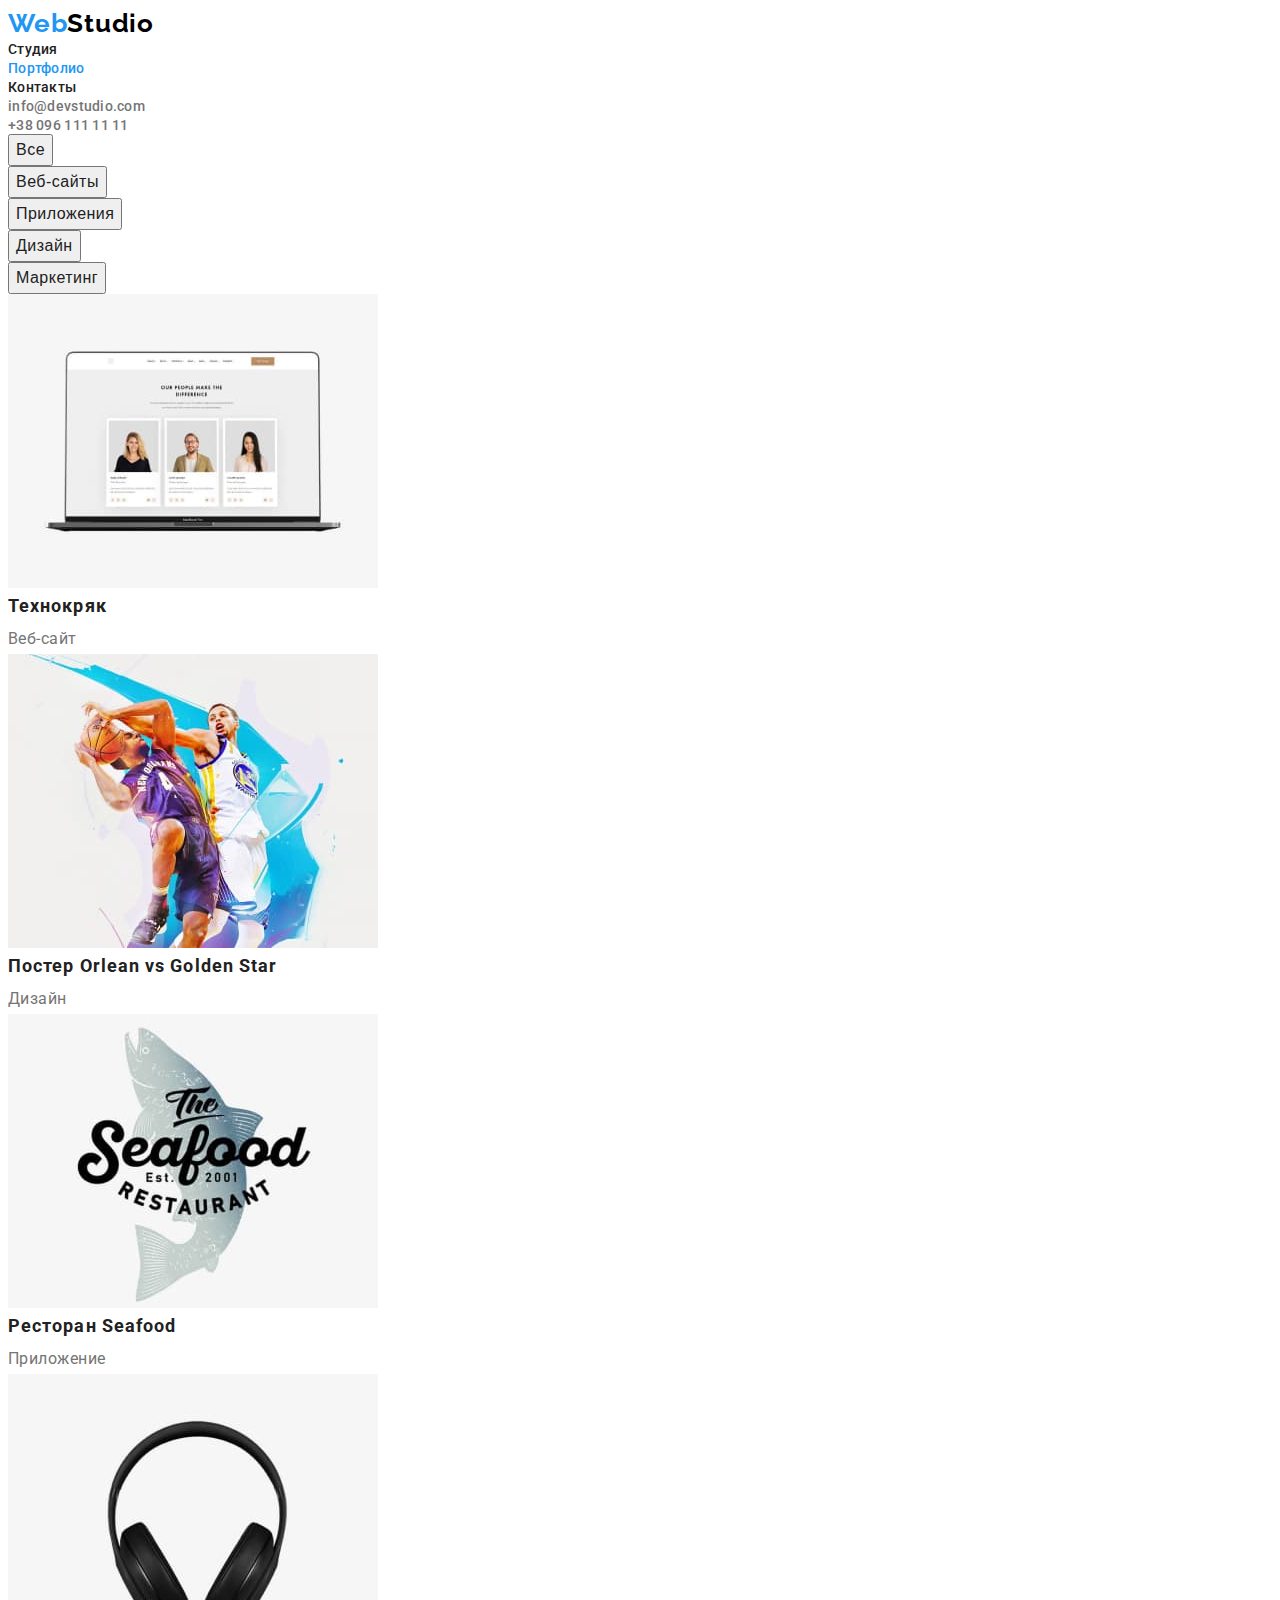
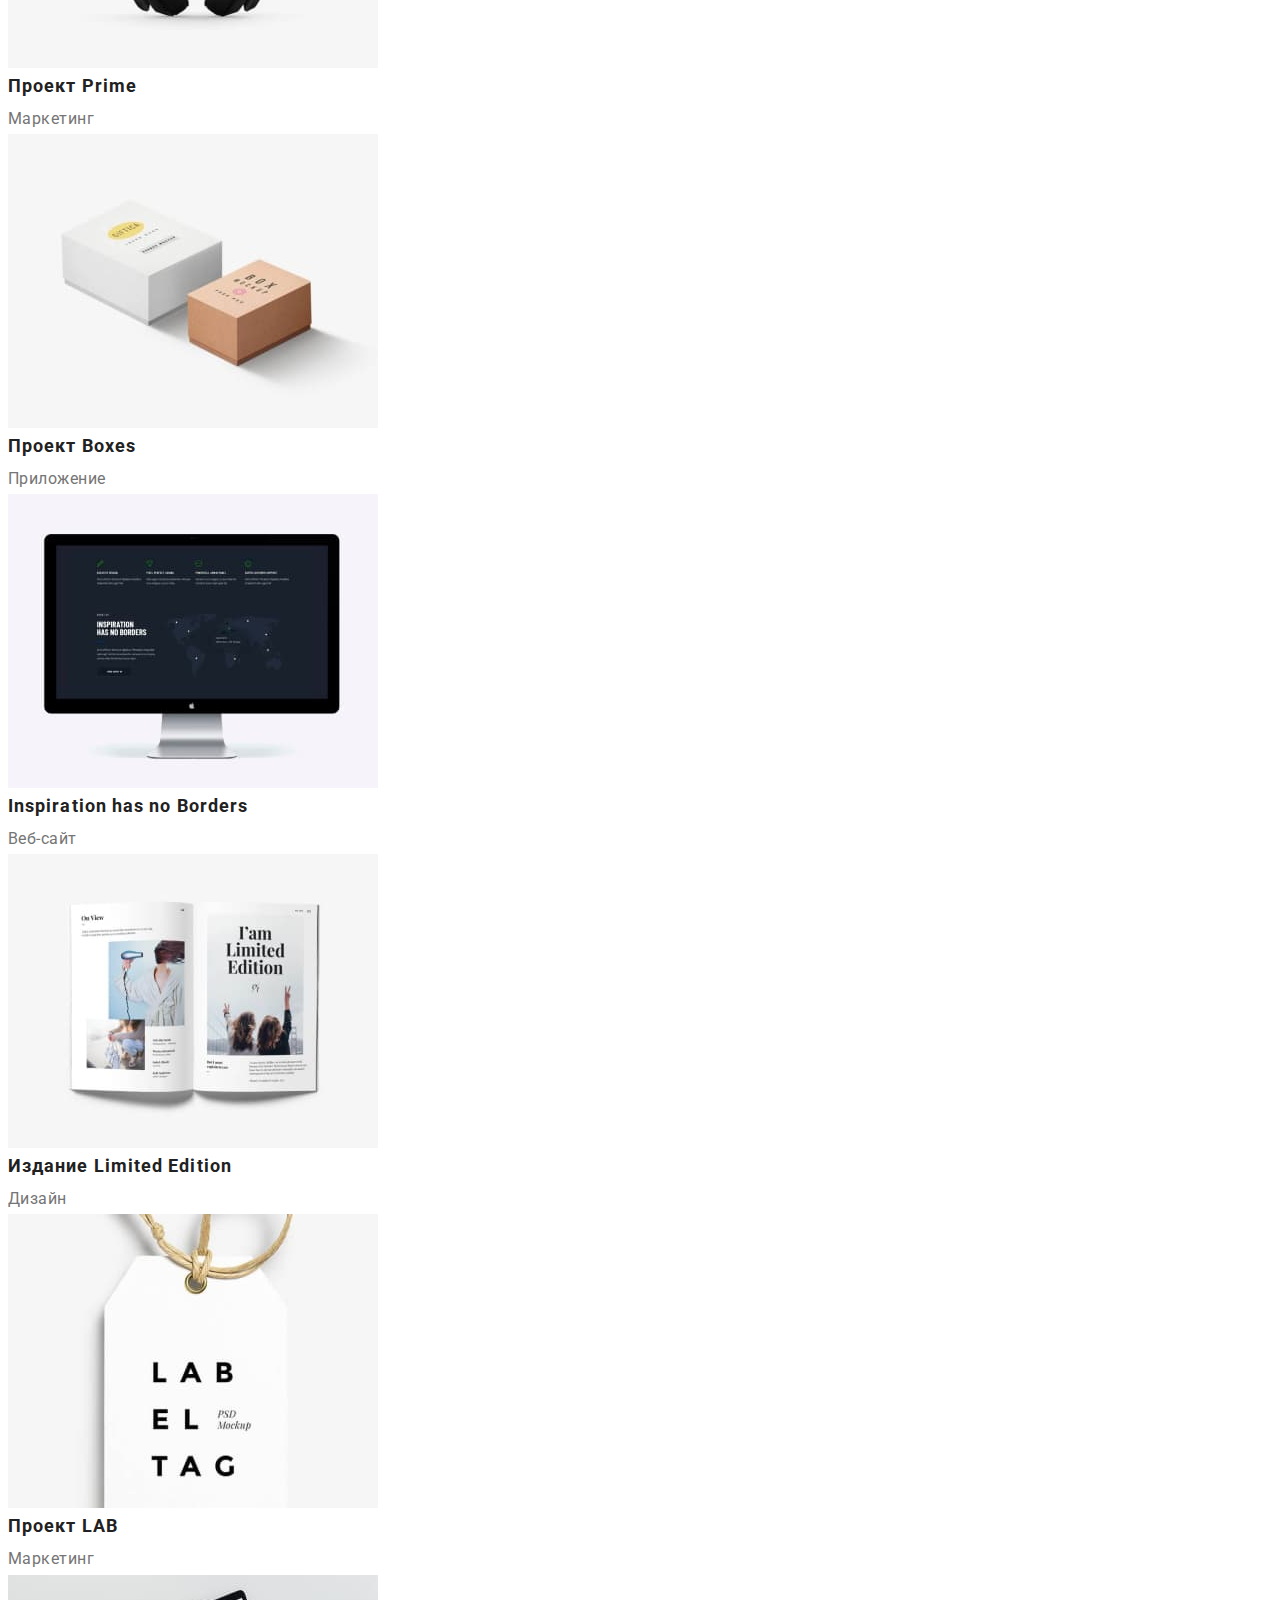
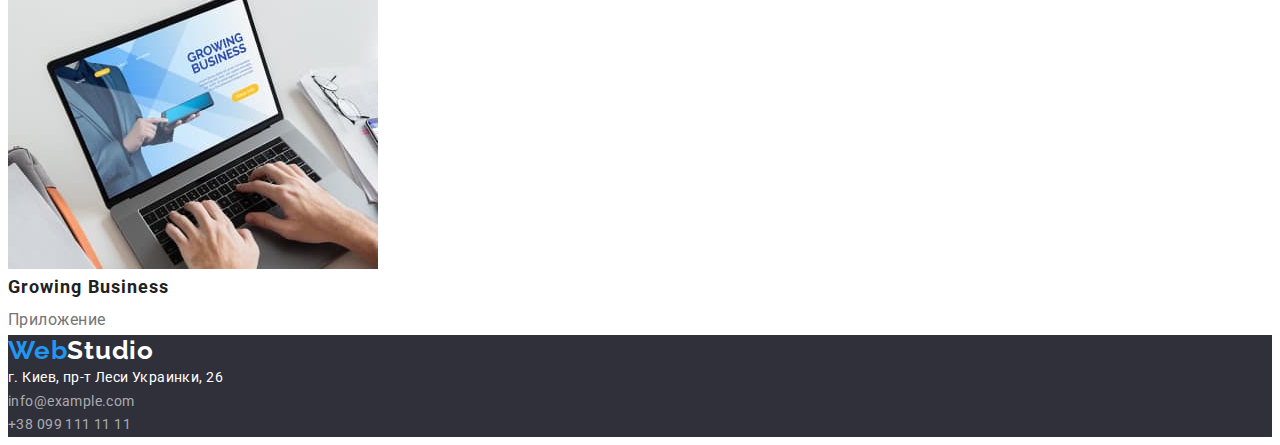
==== portfolio.html @ 64108416 "Добавлено нормалайз і скинуто стилі" ====
<!DOCTYPE html>
<html lang="ru">

<head>
    <meta charset="UTF-8">
    <meta http-equiv="X-UA-Compatible" content="IE=edge">
    <meta name="viewport" content="width=device-width, initial-scale=1.0">
    <title>WebStudio</title>
    <link rel="preconnect" href="https://fonts.gstatic.com">
    <link
        href="https://fonts.googleapis.com/css2?family=Raleway:wght@700&family=Roboto:wght@400;500;700;900&display=swap"
        rel="stylesheet">
    <link rel="stylesheet" href="https://cdnjs.cloudflare.com/ajax/libs/modern-normalize/1.1.0/modern-normalize.min.css"
        integrity="sha512-wpPYUAdjBVSE4KJnH1VR1HeZfpl1ub8YT/NKx4PuQ5NmX2tKuGu6U/JRp5y+Y8XG2tV+wKQpNHVUX03MfMFn9Q=="
        crossorigin="anonymous" referrerpolicy="no-referrer" />
    <link rel="stylesheet" href="./css/styles.css">
</head>

<body>
    <!--HEADER-->
    <header class="header">
        <nav class="navigation">
            <a class="logo link" lang="en" href=./> <span class="logo-web link">Web</span>Studio</a>
            <ul class="menu list">
                <li class="menu-item">
                    <a class="menu-link  link" href="./index.html">Студия</a>
                </li>
                <li class="menu-item">
                    <a class="menu-link current link" href="">Портфолио</a>
                </li>
                <li class="menu-item">
                    <a class="menu-link link" href="">Контакты</a>
                </li>
            </ul>
        </nav>
        <ul class="contacts list">
            <li class="contact-item"><a class="contact-link link"
                    href="mailto:info@devstudio.com">info@devstudio.com</a>
            </li>
            <li class="contact-item"><a class="contact-link link" href="tel:+380961111111">+38 096 111 11 11</a></li>
        </ul>
    </header>
    <main>
        <!--our works-->
        <section class="our-works">
            <h1 hidden>Портфолио</h1>
            <ul class="button-list list">
                <li class="button-item"><button class="filter-button" type="button">Все</button></li>
                <li class="button-item"><button class="filter-button" type="button">Веб-сайты</button></li>
                <li class="button-item"><button class="filter-button" type="button">Приложения</button></li>
                <li class="button-item"><button class="filter-button" type="button">Дизайн</button></li>
                <li class="button-item"><button class="filter-button" type="button">Маркетинг</button></li>
            </ul>
            <ul class="projects-list list">
                <li>
                    <a class="projects-link link" href=""><img class="projects-icon link"
                            src="./images/portfolio/img.jpg" alt="веб сайт" width="370" height="294">
                        <h3 class="projects-title">Технокряк</h3>
                        <p class="type-projects">Веб-сайт</p>
                    </a>
                </li>
                <li>
                    <a class="projects-link link" href=""><img class="projects-icon" src="./images/portfolio/img-1.jpg"
                            alt="постер баскитболисты" width="370" height="294">
                        <h3 class="projects-title">Постер <span class="projects-title" lang="en">Orlean vs Golden
                                Star</span></h3>
                        <p class="type-projects">Дизайн</p>
                    </a>
                </li>
                <li>
                    <a class="projects-link link" href=""><img class="projects-icon" src="./images/portfolio/img-2.jpg"
                            alt="приложение ресторан" width="370" height="294">
                        <h3 class="projects-title">Ресторан <span class="projects-title" lang="en">Seafood</span> </h3>
                        <p class="type-projects">Приложение</p>
                    </a>
                </li>
                <li>
                    <a class="projects-link link" href=""><img class="projects-icon" src="./images/portfolio/img-3.jpg"
                            alt="наушники" width="370" height="294">
                        <h3 class="projects-title">Проект <span class="projects-title" lang="en">Prime</span> </h3>
                        <p class="type-projects">Маркетинг</p>
                    </a>
                </li>
                <li>
                    <a class="projects-link link" href=""><img class="projects-icon" src="./images/portfolio/img-4.jpg"
                            alt="коробки" width="370" height="294">
                        <h3 class="projects-title">Проект <span class="projects-title" lang="en">Boxes</span> </h3>
                        <p class="type-projects">Приложение</p>
                    </a>
                </li>
                <li>
                    <a class="projects-link link" href=""><img class="projects-icon" src="./images/portfolio/img-5.jpg"
                            alt="монитор" width="370" height="294">
                        <h3 class="projects-title" lang="en">Inspiration has no Borders</h3>
                        <p class="type-projects">Веб-сайт</p>
                    </a>
                </li>
                <li>
                    <a class="projects-link link" href=""><img class="projects-icon" src="./images/portfolio/img-6.jpg"
                            alt="журнал" width="370" height="294">
                        <h3 class="projects-title">Издание <span class="projects-title" lang="en">Limited Edition</span>
                        </h3>
                        <p class="type-projects">Дизайн</p>
                    </a>
                </li>
                <li>
                    <a class="projects-link link" href=""><img class="projects-icon" src="./images/portfolio/img-7.jpg"
                            alt="етикетка" width="370" height="294">
                        <h3 class="projects-title">Проект <span class="projects-title" lang="en">LAB</span> </h3>
                        <p class="type-projects">Маркетинг</p>
                    </a>
                </li>
                <li>
                    <a class="projects-link link" href=""><img class="projects-icon" src="./images/portfolio/img-8.jpg"
                            alt="ноутбук" width="370" height="294">
                        <h3 class="projects-title" lang="en">Growing Business</h3>
                        <p class="type-projects">Приложение</p>
                    </a>
                </li>
            </ul>
        </section>
    </main>
    <!--FOOTER-->
    <footer class="footer">
        <a class="logo-footer link" lang="en" href=. /> <span class="logo-footer-web link">Web</span>Studio</a>
        <address class="contact-footer">
            <ul class="contact-footer-list list">
                <li class="contact-footer-item"><a class="address link" href="https://goo.gl/maps/kVChNp43UKmJPotz6"
                        target="_blank" rel="noopener noreferrer">г. Киев,
                        пр-т Леси Украинки, 26</a></li>
                <li class="contact-footer-item"><a class="contact-footer-link link"
                        href="mailto:info@example.com">info@example.com</a></li>
                <li class="contact-footer-item"><a class="contact-footer-link link" href="tel:+380991111111">+38 099 111
                        11
                        11</a></li>
            </ul>
        </address>
    </footer>
</body>

</html>
---- css/styles.css ----
:root {
  --main-font: 'Roboto', sans-serif;
  --secondary-font: 'Raleway', sans-serif;
  --accent-color: #2196f3;
  --secondary-color: #ffffff;
  --tertiary-color: #000;
  --quaternary-color: #212121;
  --fifth-color: #757575;
  --sixth-color: #2f303a;
  --seventh-color: #188ce8;
}
html{
  box-sizing: border-box;
}

*,
*::after,
*::before {
    box-sizing: inherit;
}

h1,
h2,
h3,
h4,
h5,
h6,
p{
  margin-top: 0;
  margin-bottom: 0;
}


.list {
  list-style: none;
  padding-left: 0;
  margin: 0;
}
.link {
  text-decoration: none;
  color: inherit;
}

img {
    display: block;
    max-width: 100%;
    height: auto;
}

body {
  font-family: var(--main-font);
}

/*header*/

.logo,
.logo-web {
  font-family: var(--secondary-font);
  font-weight: bold;
  font-size: 26px;
  line-height: 1.19;
  letter-spacing: 0.03em;
  color: var(--tertiary-color);
}
.logo-web {
  color: var(--accent-color);
}
.menu-link,
.contact-link {
  font-weight: 500;
  font-size: 14px;
  line-height: 1.14;
  letter-spacing: 0.02em;
  color: var(--quaternary-color);
}
.menu-link:hover,
.menu-link:focus {
  color: var(--accent-color);
}
.menu-link.current {
  color: var(--accent-color);
}
.contact-link {
  color: var(--fifth-color);
}
.contact-link:hover,
.contact-link:focus {
  color: var(--accent-color);
}

/* hero*/

.hero {
  background-color: var(--sixth-color);
}

.hero-title {
  font-weight: 900;
  font-size: 44px;
  line-height: 1.36;
  text-align: center;
  letter-spacing: 0.06em;
  text-transform: uppercase;
  color: var(--secondary-color);
}
.modal-btn {
  font-weight: bold;
  font-size: 16px;
  line-height: 1.88;
  display: flex;
  align-items: center;
  text-align: center;
  letter-spacing: 0.06em;
  cursor: pointer;
  color: var(--secondary-color);
  background-color: var(--accent-color);
}
.modal-btn :hover,
.modal-btn :focus {
  color: var(--secondary-color);
  background: var(--seventh-color);
  box-shadow: 0px 4px 4px rgba(0, 0, 0, 0.15);
  border-radius: 4px;
}
/*end hero*/

/*ADVANATAGES*/

.title-description {
  font-weight: bold;
  font-size: 14px;
  line-height: 1.14;
  letter-spacing: 0.03em;
  text-transform: uppercase;
  color: var(--quaternary-color);
}
.description {
  font-weight: normal;
  font-size: 14px;
  line-height: 1.71;
  letter-spacing: 0.03em;
  color: var(--fifth-color);
}
/*END ADVANATAGES*/

/*ABOUT*/

.title-about {
  font-weight: bold;
  font-size: 36px;
  line-height: 1.17;
  text-align: center;
  letter-spacing: 0.03em;
  color: var(--quaternary-color);
}
/*END ABOUT*/

/*TEAM*/

.title-team {
  font-weight: bold;
  font-size: 36px;
  line-height: 1.17;
  text-align: center;
  letter-spacing: 0.03em;
  color: var(--quaternary-color);
}
.title-team-name {
  font-style: normal;
  font-weight: 500;
  font-size: 16px;
  line-height: 1.19;
  text-align: center;
  letter-spacing: 0.03em;
  color: var(--quaternary-color);
}
.team-position {
  font-weight: normal;
  font-size: 16px;
  line-height: 1.19;
  text-align: center;
  letter-spacing: 0.03em;
  color: var(--fifth-color);
}

/*END TEAM*/

/*FOOTER*/
.footer {
  background-color: var(--sixth-color);
}
.logo-footer,
.logo-footer-web {
  font-family: var(--secondary-font);
  font-weight: bold;
  font-size: 26px;
  line-height: 1.19;
  letter-spacing: 0.03em;
  color: var(--secondary-color);
}
.logo-footer-web {
  color: var(--accent-color);
}
.address,
.contact-footer-link {
  font-style: normal;
  font-weight: normal;
  font-size: 14px;
  line-height: 1.71;
  letter-spacing: 0.03em;
  color: var(--secondary-color);
}
.contact-footer-link {
  color: rgba(255, 255, 255, 0.6);
}
.contact-footer-link:hover,
.contact-footer-link:focus {
  color: var(--accent-color);
}
.address:hover,
.address:focus {
  color: var(--accent-color);
}
/*END FOOTER*/

/*PORTFOLIO*/

.filter-button:hover,
.filter-button:focus {
  background-color: var(--accent-color);
  color: var(--secondary-color);
  cursor: pointer;
}
.filter-button {
  font-style: normal;
  font-weight: 500;
  font-size: 16px;
  line-height: 26px;
  text-align: center;
  letter-spacing: 0.03em;
  color: var(--quaternary-color);
}
.projects-title {
  font-weight: bold;
  font-size: 18px;
  line-height: 2;
  letter-spacing: 0.06em;
  color: var(--quaternary-color);
}
.type-projects {
  font-weight: normal;
  font-size: 16px;
  line-height: 1.88;
  letter-spacing: 0.03em;
  color: var(--fifth-color);
}
/*END PORTFOLIO*/
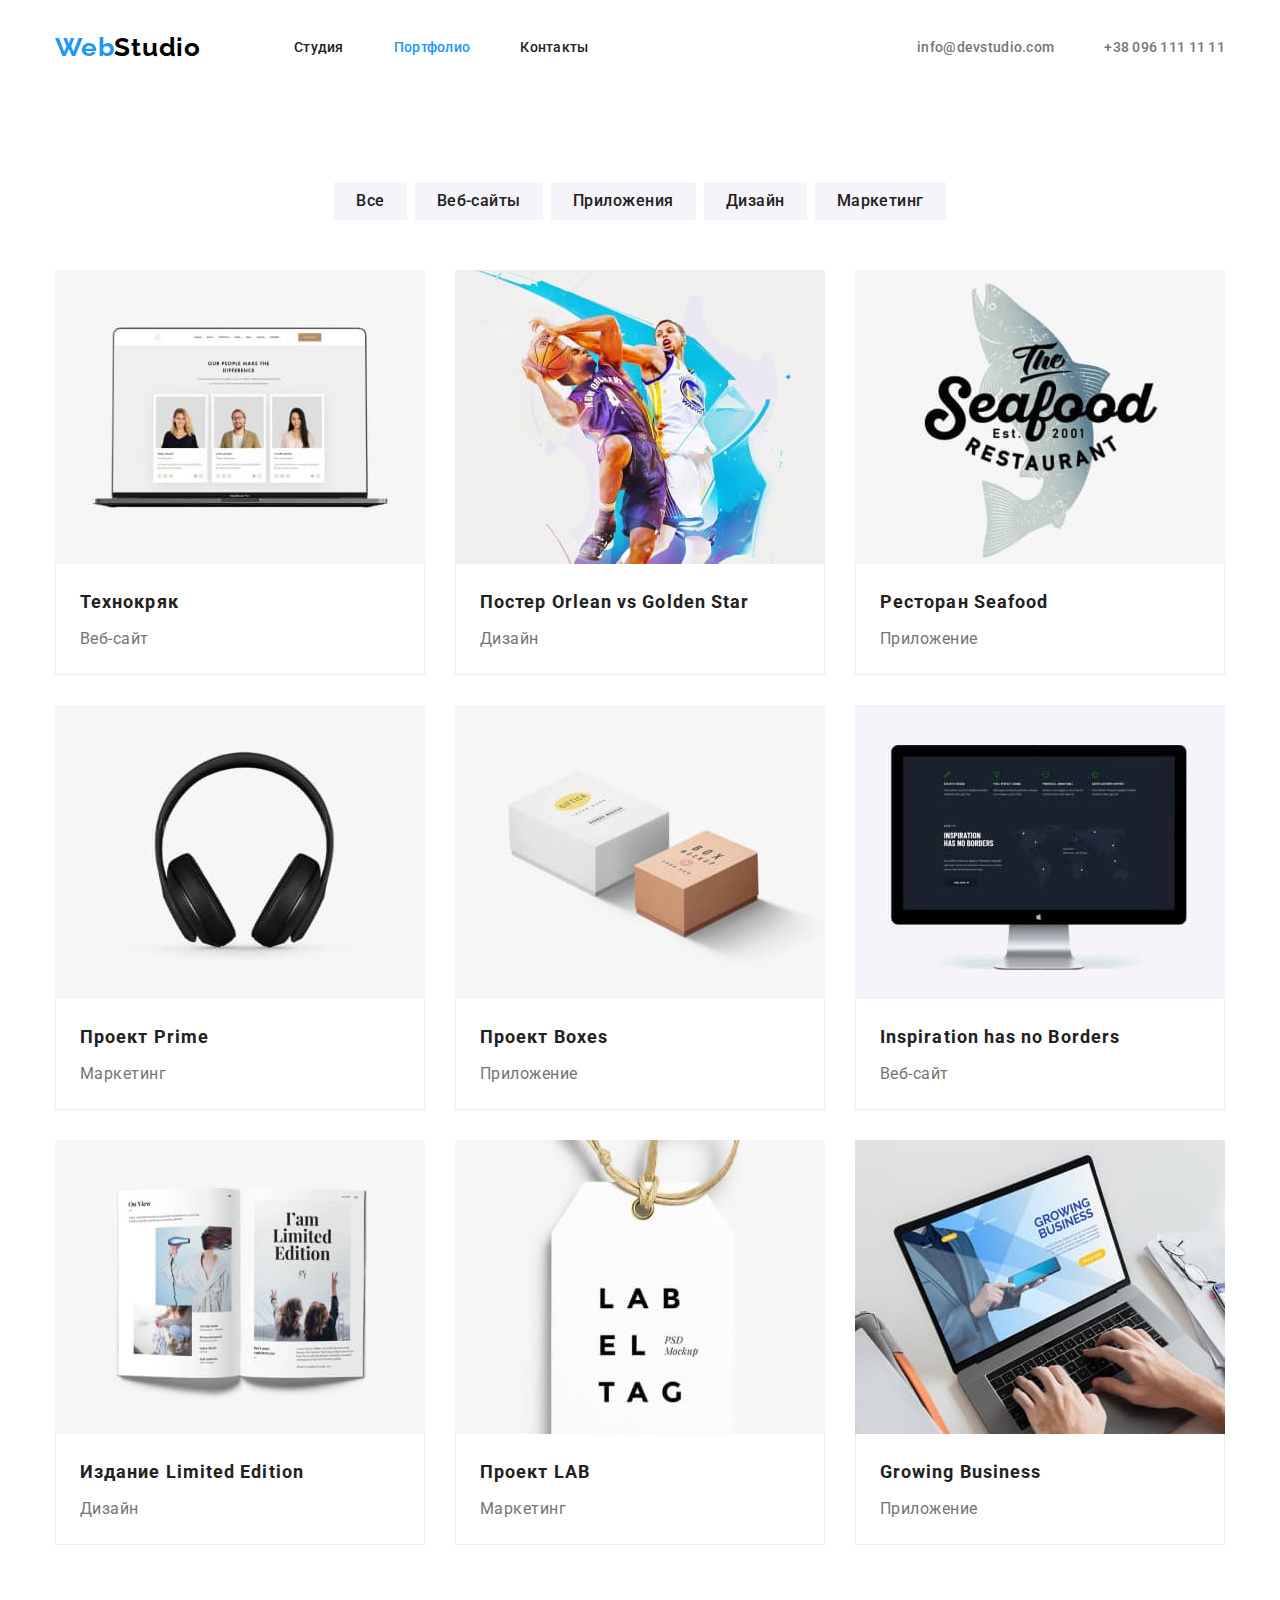
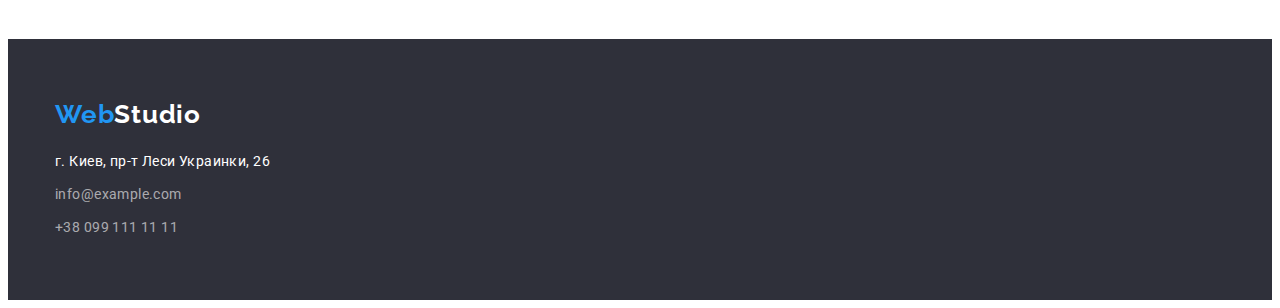
==== commit 5eaf9a58: "добавлено стилі ДЗ 3" ====
--- a/portfolio.html
+++ b/portfolio.html
@@ -19,121 +19,152 @@
 <body>
     <!--HEADER-->
     <header class="header">
-        <nav class="navigation">
-            <a class="logo link" lang="en" href=./> <span class="logo-web link">Web</span>Studio</a>
-            <ul class="menu list">
-                <li class="menu-item">
-                    <a class="menu-link  link" href="./index.html">Студия</a>
-                </li>
-                <li class="menu-item">
-                    <a class="menu-link current link" href="">Портфолио</a>
-                </li>
-                <li class="menu-item">
-                    <a class="menu-link link" href="">Контакты</a>
+        <div class="container header-container">
+            <nav class="navigation">
+                <a class="link logo" lang="en" href=. /> <span class="link logo-web">Web</span>Studio</a>
+                <ul class="list menu">
+                    <li class="menu-item">
+                        <a class="link menu-link" href="./index.html">Студия</a>
+                    </li>
+                    <li class="menu-item">
+                        <a class="link menu-link current" href="">Портфолио</a>
+                    </li>
+                    <li class="menu-item">
+                        <a class="link menu-link" href="">Контакты</a>
+                    </li>
+                </ul>
+            </nav>
+            <ul class="list contacts">
+                <li class="contact-item"><a class="link contact-link"
+                        href="mailto:info@devstudio.com">info@devstudio.com</a></li>
+                <li class="contact-item"><a class="link contact-link" href="tel:+380961111111">+38 096 111 11 11</a>
                 </li>
             </ul>
-        </nav>
-        <ul class="contacts list">
-            <li class="contact-item"><a class="contact-link link"
-                    href="mailto:info@devstudio.com">info@devstudio.com</a>
-            </li>
-            <li class="contact-item"><a class="contact-link link" href="tel:+380961111111">+38 096 111 11 11</a></li>
-        </ul>
+        </div>
     </header>
     <main>
         <!--our works-->
         <section class="our-works">
-            <h1 hidden>Портфолио</h1>
-            <ul class="button-list list">
-                <li class="button-item"><button class="filter-button" type="button">Все</button></li>
-                <li class="button-item"><button class="filter-button" type="button">Веб-сайты</button></li>
-                <li class="button-item"><button class="filter-button" type="button">Приложения</button></li>
-                <li class="button-item"><button class="filter-button" type="button">Дизайн</button></li>
-                <li class="button-item"><button class="filter-button" type="button">Маркетинг</button></li>
-            </ul>
-            <ul class="projects-list list">
-                <li>
-                    <a class="projects-link link" href=""><img class="projects-icon link"
-                            src="./images/portfolio/img.jpg" alt="веб сайт" width="370" height="294">
-                        <h3 class="projects-title">Технокряк</h3>
-                        <p class="type-projects">Веб-сайт</p>
-                    </a>
-                </li>
-                <li>
-                    <a class="projects-link link" href=""><img class="projects-icon" src="./images/portfolio/img-1.jpg"
-                            alt="постер баскитболисты" width="370" height="294">
-                        <h3 class="projects-title">Постер <span class="projects-title" lang="en">Orlean vs Golden
-                                Star</span></h3>
-                        <p class="type-projects">Дизайн</p>
-                    </a>
-                </li>
-                <li>
-                    <a class="projects-link link" href=""><img class="projects-icon" src="./images/portfolio/img-2.jpg"
-                            alt="приложение ресторан" width="370" height="294">
-                        <h3 class="projects-title">Ресторан <span class="projects-title" lang="en">Seafood</span> </h3>
-                        <p class="type-projects">Приложение</p>
-                    </a>
-                </li>
-                <li>
-                    <a class="projects-link link" href=""><img class="projects-icon" src="./images/portfolio/img-3.jpg"
-                            alt="наушники" width="370" height="294">
-                        <h3 class="projects-title">Проект <span class="projects-title" lang="en">Prime</span> </h3>
-                        <p class="type-projects">Маркетинг</p>
-                    </a>
-                </li>
-                <li>
-                    <a class="projects-link link" href=""><img class="projects-icon" src="./images/portfolio/img-4.jpg"
-                            alt="коробки" width="370" height="294">
-                        <h3 class="projects-title">Проект <span class="projects-title" lang="en">Boxes</span> </h3>
-                        <p class="type-projects">Приложение</p>
-                    </a>
-                </li>
-                <li>
-                    <a class="projects-link link" href=""><img class="projects-icon" src="./images/portfolio/img-5.jpg"
-                            alt="монитор" width="370" height="294">
-                        <h3 class="projects-title" lang="en">Inspiration has no Borders</h3>
-                        <p class="type-projects">Веб-сайт</p>
-                    </a>
-                </li>
-                <li>
-                    <a class="projects-link link" href=""><img class="projects-icon" src="./images/portfolio/img-6.jpg"
-                            alt="журнал" width="370" height="294">
-                        <h3 class="projects-title">Издание <span class="projects-title" lang="en">Limited Edition</span>
-                        </h3>
-                        <p class="type-projects">Дизайн</p>
-                    </a>
-                </li>
-                <li>
-                    <a class="projects-link link" href=""><img class="projects-icon" src="./images/portfolio/img-7.jpg"
-                            alt="етикетка" width="370" height="294">
-                        <h3 class="projects-title">Проект <span class="projects-title" lang="en">LAB</span> </h3>
-                        <p class="type-projects">Маркетинг</p>
-                    </a>
-                </li>
-                <li>
-                    <a class="projects-link link" href=""><img class="projects-icon" src="./images/portfolio/img-8.jpg"
-                            alt="ноутбук" width="370" height="294">
-                        <h3 class="projects-title" lang="en">Growing Business</h3>
-                        <p class="type-projects">Приложение</p>
-                    </a>
-                </li>
-            </ul>
+            <div class="container">
+                <h1 class="visually-hidden">Портфолио</h1>
+                <ul class="list button-list">
+                    <li class="button-item"><button class="btn filter-button" type="button">Все</button></li>
+                    <li class="button-item"><button class="btn filter-button" type="button">Веб-сайты</button></li>
+                    <li class="button-item"><button class="btn filter-button" type="button">Приложения</button></li>
+                    <li class="button-item"><button class="btn filter-button" type="button">Дизайн</button></li>
+                    <li class="button-item"><button class="btn filter-button" type="button">Маркетинг</button></li>
+                </ul>
+                <ul class="list projects-list">
+                    <li class="projects-item">
+                        <a class="link projects-link" href=""><img class="link projects-icon"
+                                src="./images/portfolio/img.jpg" alt="веб сайт" width="370" height="294">
+                            <div class="projects-titli-tipe">
+                                <h3 class="projects-title">Технокряк</h3>
+                                <p class="type-projects">Веб-сайт</p>
+                            </div>
+                        </a>
+                    </li>
+                    <li class="projects-item">
+                        <a class="link projects-link" href=""><img class="projects-icon"
+                                src="./images/portfolio/img-1.jpg" alt="постер баскитболисты" width="370" height="294">
+                            <div class="projects-titli-tipe">
+                                <h3 class="projects-title">Постер <span class="projects-title" lang="en">Orlean vs
+                                        Golden
+                                        Star</span></h3>
+                                <p class="type-projects">Дизайн</p>
+                            </div>
+                        </a>
+                    </li>
+                    <li class="projects-item">
+                        <a class="link projects-link" href=""><img class="projects-icon"
+                                src="./images/portfolio/img-2.jpg" alt="приложение ресторан" width="370" height="294">
+                            <div class="projects-titli-tipe">
+                                <h3 class="projects-title">Ресторан <span class="projects-title"
+                                        lang="en">Seafood</span> </h3>
+                                <p class="type-projects">Приложение</p>
+                            </div>
+                        </a>
+                    </li>
+                    <li class="projects-item">
+                        <a class="link projects-link" href=""><img class="projects-icon"
+                                src="./images/portfolio/img-3.jpg" alt="наушники" width="370" height="294">
+                            <div class="projects-titli-tipe">
+                                <h3 class="projects-title">Проект <span class="projects-title" lang="en">Prime</span>
+                                </h3>
+                                <p class="type-projects">Маркетинг</p>
+                            </div>
+                        </a>
+                    </li>
+                    <li class="projects-item">
+                        <a class="link projects-link" href=""><img class="projects-icon"
+                                src="./images/portfolio/img-4.jpg" alt="коробки" width="370" height="294">
+                            <div class="projects-titli-tipe">
+                                <h3 class="projects-title">Проект <span class="projects-title" lang="en">Boxes</span>
+                                </h3>
+                                <p class="type-projects">Приложение</p>
+                            </div>
+                        </a>
+                    </li>
+                    <li class="projects-item">
+                        <a class="link projects-link" href=""><img class="projects-icon"
+                                src="./images/portfolio/img-5.jpg" alt="монитор" width="370" height="294">
+                            <div class="projects-titli-tipe">
+                                <h3 class="projects-title" lang="en">Inspiration has no Borders</h3>
+                                <p class="type-projects">Веб-сайт</p>
+                            </div>
+                        </a>
+                    </li>
+                    <li class="projects-item">
+                        <a class="link projects-link" href=""><img class="projects-icon"
+                                src="./images/portfolio/img-6.jpg" alt="журнал" width="370" height="294">
+                            <div class="projects-titli-tipe">
+                                <h3 class="projects-title">Издание <span class="projects-title" lang="en">Limited
+                                        Edition</span>
+                                </h3>
+                                <p class="type-projects">Дизайн</p>
+                            </div>
+                        </a>
+                    </li>
+                    <li class="projects-item">
+                        <a class="link projects-link" href=""><img class="projects-icon"
+                                src="./images/portfolio/img-7.jpg" alt="етикетка" width="370" height="294">
+                            <div class="projects-titli-tipe">
+                                <h3 class="projects-title">Проект <span class="projects-title" lang="en">LAB</span>
+                                </h3>
+                                <p class="type-projects">Маркетинг</p>
+                            </div>
+                        </a>
+                    </li>
+                    <li class="projects-item">
+                        <a class="link projects-link" href=""><img class="projects-icon"
+                                src="./images/portfolio/img-8.jpg" alt="ноутбук" width="370" height="294">
+                            <div class="projects-titli-tipe">
+                                <h3 class="projects-title" lang="en">Growing Business</h3>
+                                <p class="type-projects">Приложение</p>
+                            </div>
+                        </a>
+                    </li>
+                </ul>
+            </div>
         </section>
     </main>
     <!--FOOTER-->
     <footer class="footer">
-        <a class="logo-footer link" lang="en" href=. /> <span class="logo-footer-web link">Web</span>Studio</a>
-        <address class="contact-footer">
-            <ul class="contact-footer-list list">
-                <li class="contact-footer-item"><a class="address link" href="https://goo.gl/maps/kVChNp43UKmJPotz6"
-                        target="_blank" rel="noopener noreferrer">г. Киев,
-                        пр-т Леси Украинки, 26</a></li>
-                <li class="contact-footer-item"><a class="contact-footer-link link"
-                        href="mailto:info@example.com">info@example.com</a></li>
-                <li class="contact-footer-item"><a class="contact-footer-link link" href="tel:+380991111111">+38 099 111
-                        11
-                        11</a></li>
-            </ul>
+        <div class="container">
+            <a class="link logo-footer" lang="en" href=. /> <span class="link logo-footer-web">Web</span>Studio</a>
+            <address class="contact-footer">
+                <ul class="list contact-footer-list">
+                    <li class="contact-footer-item"><a class="address link" href="https://goo.gl/maps/kVChNp43UKmJPotz6"
+                            target="_blank" rel="noopener noreferrer">г. Киев,
+                            пр-т Леси Украинки, 26</a></li>
+                    <li class="contact-footer-item"><a class="link contact-footer-link"
+                            href="mailto:info@example.com">info@example.com</a></li>
+                    <li class="contact-footer-item"><a class="link contact-footer-link" href="tel:+380991111111">+38 099
+                            111
+                            11
+                            11</a></li>
+                </ul>
+        </div>
         </address>
     </footer>
 </body>
--- a/css/styles.css
+++ b/css/styles.css
@@ -1,16 +1,18 @@
 :root {
-  --main-font: 'Roboto', sans-serif;
-  --secondary-font: 'Raleway', sans-serif;
-  --accent-color: #2196f3;
-  --secondary-color: #ffffff;
-  --tertiary-color: #000;
-  --quaternary-color: #212121;
-  --fifth-color: #757575;
-  --sixth-color: #2f303a;
-  --seventh-color: #188ce8;
-}
-html{
-  box-sizing: border-box;
+    --main-font: 'Roboto', sans-serif;
+    --secondary-font: 'Raleway', sans-serif;
+    --accent-color: #2196f3;
+    --secondary-color: #ffffff;
+    --tertiary-color: #000;
+    --quaternary-color: #212121;
+    --fifth-color: #757575;
+    --sixth-color: #2f303a;
+    --seventh-color: #188ce8;
+    --ninth-color: #ececec;
+    --tenth-color: #f5f4fa;
+}
+html {
+    box-sizing: border-box;
 }
 
 *,
@@ -25,233 +27,382 @@
 h4,
 h5,
 h6,
-p{
-  margin-top: 0;
-  margin-bottom: 0;
-}
-
-
-.list {
-  list-style: none;
-  padding-left: 0;
-  margin: 0;
-}
-.link {
-  text-decoration: none;
-  color: inherit;
-}
-
+p {
+    margin-top: 0;
+    margin-bottom: 0;
+}
 img {
     display: block;
     max-width: 100%;
     height: auto;
 }
 
+.list {
+    list-style: none;
+    padding-left: 0;
+    margin: 0;
+}
+.link {
+    text-decoration: none;
+    color: inherit;
+}
+
 body {
-  font-family: var(--main-font);
-}
-
+    font-family: var(--main-font);
+}
+
+.container {
+    width: 1200px;
+    margin: 0 auto;
+    padding-left: 15px;
+    padding-right: 15px;
+
+    /* outline: 2px solid red; */
+}
+
+.section-title {
+    margin-bottom: 50px;
+    font-weight: bold;
+    font-size: 36px;
+    line-height: 1.17;
+    text-align: center;
+    letter-spacing: 0.03em;
+    color: var(--quaternary-color);
+}
+.btn {
+    display: block;
+    font-family: inherit;
+    border: none;
+    background-color: transparent;
+    cursor: pointer;
+    color: inherit;
+}
 /*header*/
 
-.logo,
+.header {
+    background-color: var(--secondary-color);
+    border-bottom: var(--ninth-color);
+}
+.header-container {
+    display: flex;
+    align-items: center;
+}
+.navigation {
+    display: flex;
+    align-items: center;
+}
+.menu {
+    display: flex;
+    align-items: center;
+}
+.contacts {
+    display: flex;
+    align-items: center;
+    margin-left: auto;
+}
+
+.logo {
+    padding-top: 24px;
+    padding-bottom: 25px;
+    margin-right: 93px;
+    font-family: var(--secondary-font);
+    font-weight: bold;
+    font-size: 26px;
+    line-height: 1.19;
+    letter-spacing: 0.03em;
+    color: var(--tertiary-color);
+}
+.logo:hover,
+.logo:focus {
+    color: var(--accent-color);
+}
 .logo-web {
-  font-family: var(--secondary-font);
-  font-weight: bold;
-  font-size: 26px;
-  line-height: 1.19;
-  letter-spacing: 0.03em;
-  color: var(--tertiary-color);
-}
-.logo-web {
-  color: var(--accent-color);
-}
+    color: var(--accent-color);
+}
+.menu-item:not(:first-child),
+.contact-item:not(:first-child) {
+    margin-left: 50px;
+}
+
 .menu-link,
 .contact-link {
-  font-weight: 500;
-  font-size: 14px;
-  line-height: 1.14;
-  letter-spacing: 0.02em;
-  color: var(--quaternary-color);
+    display: block;
+    padding-top: 32px;
+    padding-bottom: 32px;
+    font-weight: 500;
+    font-size: 14px;
+    line-height: 1.14;
+    letter-spacing: 0.02em;
+    color: var(--quaternary-color);
 }
 .menu-link:hover,
 .menu-link:focus {
-  color: var(--accent-color);
+    color: var(--accent-color);
 }
 .menu-link.current {
-  color: var(--accent-color);
+    color: var(--accent-color);
 }
 .contact-link {
-  color: var(--fifth-color);
+    color: var(--fifth-color);
 }
 .contact-link:hover,
 .contact-link:focus {
-  color: var(--accent-color);
-}
+    color: var(--accent-color);
+}
+
+/*end header*/
 
 /* hero*/
 
 .hero {
-  background-color: var(--sixth-color);
-}
-
+    background-color: var(--sixth-color);
+    padding-top: 200px;
+    padding-bottom: 200px;
+}
+.hero .container {
+    width: 696px;
+    margin: 0 auto;
+}
 .hero-title {
-  font-weight: 900;
-  font-size: 44px;
-  line-height: 1.36;
-  text-align: center;
-  letter-spacing: 0.06em;
-  text-transform: uppercase;
-  color: var(--secondary-color);
+    margin-bottom: 30px;
+    font-weight: 900;
+    font-size: 44px;
+    line-height: 1.36;
+    text-align: center;
+    letter-spacing: 0.06em;
+    text-transform: uppercase;
+    color: var(--secondary-color);
 }
 .modal-btn {
-  font-weight: bold;
-  font-size: 16px;
-  line-height: 1.88;
-  display: flex;
-  align-items: center;
-  text-align: center;
-  letter-spacing: 0.06em;
-  cursor: pointer;
-  color: var(--secondary-color);
-  background-color: var(--accent-color);
+    padding: 10px 32px 10px 32px;
+    margin-left: auto;
+    margin-right: auto;
+    font-weight: bold;
+    font-size: 16px;
+    line-height: 1.88;
+    letter-spacing: 0.06em;
+    color: var(--secondary-color);
+    background-color: var(--accent-color);
 }
 .modal-btn :hover,
 .modal-btn :focus {
-  color: var(--secondary-color);
-  background: var(--seventh-color);
-  box-shadow: 0px 4px 4px rgba(0, 0, 0, 0.15);
-  border-radius: 4px;
+    color: var(--secondary-color);
+    background: var(--seventh-color);
+    box-shadow: 0px 4px 4px rgba(0, 0, 0, 0.15);
+    border-radius: 4px;
 }
 /*end hero*/
 
 /*ADVANATAGES*/
 
+.visually-hidden {
+    position: absolute;
+    clip: rect(0 0 0 0);
+    width: 1px;
+    height: 1px;
+    margin: -1px;
+}
+.advanatages {
+    background-color: var(--secondary-color);
+    padding-top: 94px;
+    padding-bottom: 47px;
+}
+.advanatages-list {
+    display: flex;
+}
+.advanatages-item {
+    flex-basis: calc((100%-3 * 30px) / 4);
+}
+.item-advanatages:not(:first-child) {
+    margin-left: 30px;
+}
 .title-description {
-  font-weight: bold;
-  font-size: 14px;
-  line-height: 1.14;
-  letter-spacing: 0.03em;
-  text-transform: uppercase;
-  color: var(--quaternary-color);
+    margin-bottom: 10px;
+    font-weight: bold;
+    font-size: 14px;
+    line-height: 1.14;
+    letter-spacing: 0.03em;
+    text-transform: uppercase;
+    color: var(--quaternary-color);
 }
 .description {
-  font-weight: normal;
-  font-size: 14px;
-  line-height: 1.71;
-  letter-spacing: 0.03em;
-  color: var(--fifth-color);
+    font-weight: normal;
+    font-size: 14px;
+    line-height: 1.71;
+    letter-spacing: 0.03em;
+    color: var(--fifth-color);
 }
 /*END ADVANATAGES*/
 
 /*ABOUT*/
 
-.title-about {
-  font-weight: bold;
-  font-size: 36px;
-  line-height: 1.17;
-  text-align: center;
-  letter-spacing: 0.03em;
-  color: var(--quaternary-color);
-}
+.about {
+    background-color: var(--secondary-color);
+    padding-top: 47px;
+    padding-bottom: 47px;
+}
+.about-list {
+    display: flex;
+}
+.about-item {
+    flex-basis: calc((100%-2 * 30px) / 3);
+}
+.about-item:not(:first-child) {
+    margin-left: 30px;
+}
+
 /*END ABOUT*/
 
 /*TEAM*/
-
-.title-team {
-  font-weight: bold;
-  font-size: 36px;
-  line-height: 1.17;
-  text-align: center;
-  letter-spacing: 0.03em;
-  color: var(--quaternary-color);
+.team {
+    padding-top: 47px;
+    padding-bottom: 94px;
+    background-color: var(--tenth-color);
+}
+.team-list {
+    display: flex;
+}
+.team-item {
+    flex-basis: calc((100%-3 * 30px) / 4);
+}
+.team-item:not(:first-child) {
+    margin-left: 30px;
+}
+.team-name-position {
+    background-color: var(--secondary-color);
+    padding: 30px;
+    text-align: center;
 }
 .title-team-name {
-  font-style: normal;
-  font-weight: 500;
-  font-size: 16px;
-  line-height: 1.19;
-  text-align: center;
-  letter-spacing: 0.03em;
-  color: var(--quaternary-color);
+    margin-bottom: 10px;
+    font-style: normal;
+    font-weight: 500;
+    font-size: 16px;
+    line-height: 1.19;
+    letter-spacing: 0.03em;
+    color: var(--quaternary-color);
 }
 .team-position {
-  font-weight: normal;
-  font-size: 16px;
-  line-height: 1.19;
-  text-align: center;
-  letter-spacing: 0.03em;
-  color: var(--fifth-color);
+    font-weight: normal;
+    font-size: 16px;
+    line-height: 1.19;
+    letter-spacing: 0.03em;
+    color: var(--fifth-color);
 }
 
 /*END TEAM*/
 
 /*FOOTER*/
 .footer {
-  background-color: var(--sixth-color);
+    background-color: var(--sixth-color);
+    padding-top: 60px;
+    padding-bottom: 60px;
 }
 .logo-footer,
 .logo-footer-web {
-  font-family: var(--secondary-font);
-  font-weight: bold;
-  font-size: 26px;
-  line-height: 1.19;
-  letter-spacing: 0.03em;
-  color: var(--secondary-color);
+    font-family: var(--secondary-font);
+    font-weight: bold;
+    font-size: 26px;
+    line-height: 1.19;
+    letter-spacing: 0.03em;
+    color: var(--secondary-color);
 }
 .logo-footer-web {
-  color: var(--accent-color);
+    color: var(--accent-color);
+}
+.logo-footer:hover,
+.logo-footer:focus {
+    color: var(--accent-color);
+}
+.contact-footer-list {
+    margin-top: 20px;
+}
+.contact-footer-item:not(:first-child) {
+    margin-top: 9px;
 }
 .address,
 .contact-footer-link {
-  font-style: normal;
-  font-weight: normal;
-  font-size: 14px;
-  line-height: 1.71;
-  letter-spacing: 0.03em;
-  color: var(--secondary-color);
+    font-style: normal;
+    font-weight: normal;
+    font-size: 14px;
+    line-height: 1.71;
+    letter-spacing: 0.03em;
+    color: var(--secondary-color);
 }
 .contact-footer-link {
-  color: rgba(255, 255, 255, 0.6);
+    color: rgba(255, 255, 255, 0.6);
 }
 .contact-footer-link:hover,
 .contact-footer-link:focus {
-  color: var(--accent-color);
+    color: var(--accent-color);
 }
 .address:hover,
 .address:focus {
-  color: var(--accent-color);
+    color: var(--accent-color);
 }
 /*END FOOTER*/
 
 /*PORTFOLIO*/
+.our-works {
+    padding-top: 94px;
+    padding-bottom: 94px;
+    background-color: var(--secondary-color);
+}
+.button-list {
+    display: flex;
+    justify-content: center;
+    margin-bottom: 50px;
+}
+.button-item:not(:first-child) {
+    margin-left: 8px;
+}
 
 .filter-button:hover,
 .filter-button:focus {
-  background-color: var(--accent-color);
-  color: var(--secondary-color);
-  cursor: pointer;
+    background-color: var(--accent-color);
+    color: var(--secondary-color);
+    cursor: pointer;
 }
 .filter-button {
-  font-style: normal;
-  font-weight: 500;
-  font-size: 16px;
-  line-height: 26px;
-  text-align: center;
-  letter-spacing: 0.03em;
-  color: var(--quaternary-color);
+    padding: 6px 22px;
+    font-style: normal;
+    font-weight: 500;
+    font-size: 16px;
+    line-height: 26px;
+    letter-spacing: 0.03em;
+    color: var(--quaternary-color);
+    background-color: var(--tenth-color);
+}
+.projects-list {
+    display: flex;
+    flex-wrap: wrap;
+    margin-top: -30px;
+    margin-left: -30px;
+}
+.projects-item {
+    margin-top: 30px;
+    margin-left: 30px;
+    flex-basis: calc((100% - 3 * 30px) / 3);
+}
+.projects-titli-tipe {
+    padding: 20px 24px;
+    border-left: 1px solid var(--ninth-color);
+    border-right: 1px solid var(--ninth-color);
+    border-bottom: 1px solid var(--ninth-color);
 }
 .projects-title {
-  font-weight: bold;
-  font-size: 18px;
-  line-height: 2;
-  letter-spacing: 0.06em;
-  color: var(--quaternary-color);
+    margin-bottom: 4px;
+    font-weight: bold;
+    font-size: 18px;
+    line-height: 2;
+    letter-spacing: 0.06em;
+    color: var(--quaternary-color);
 }
 .type-projects {
-  font-weight: normal;
-  font-size: 16px;
-  line-height: 1.88;
-  letter-spacing: 0.03em;
-  color: var(--fifth-color);
+    font-weight: normal;
+    font-size: 16px;
+    line-height: 1.88;
+    letter-spacing: 0.03em;
+    color: var(--fifth-color);
 }
 /*END PORTFOLIO*/
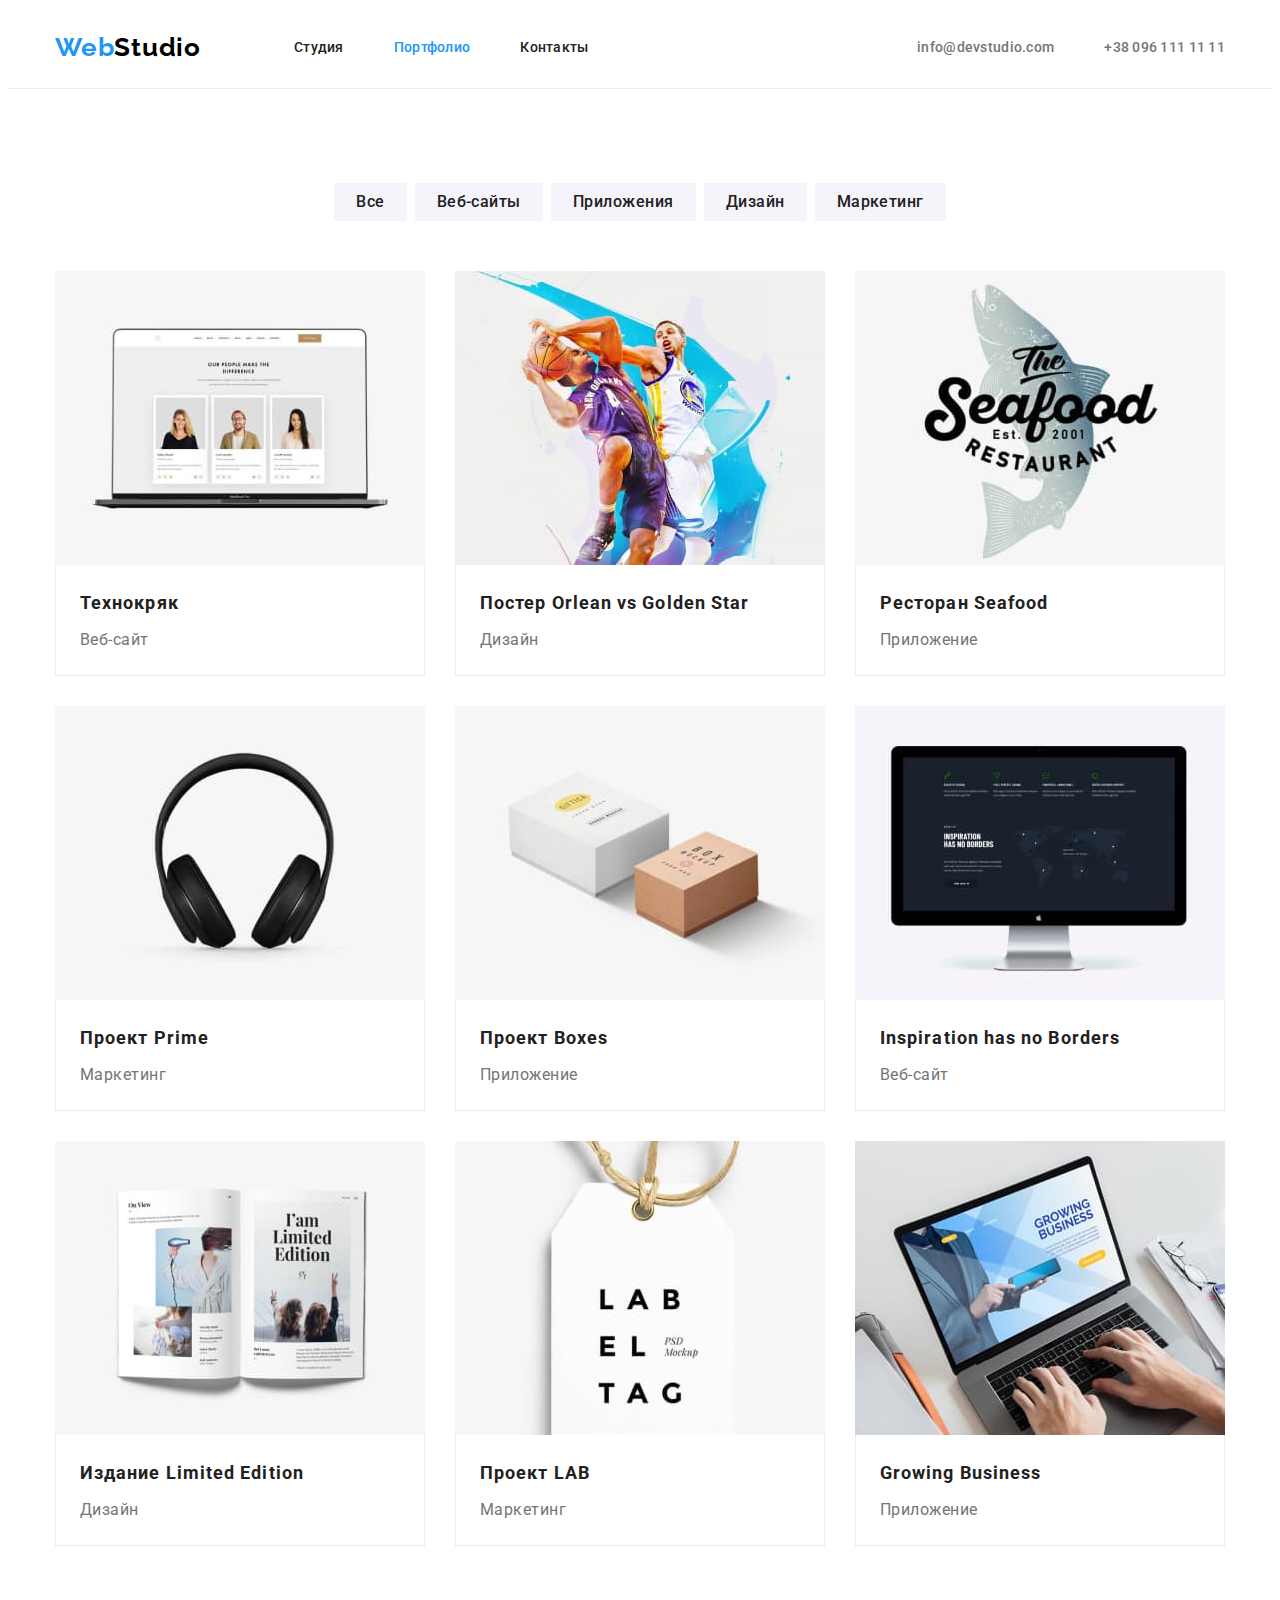
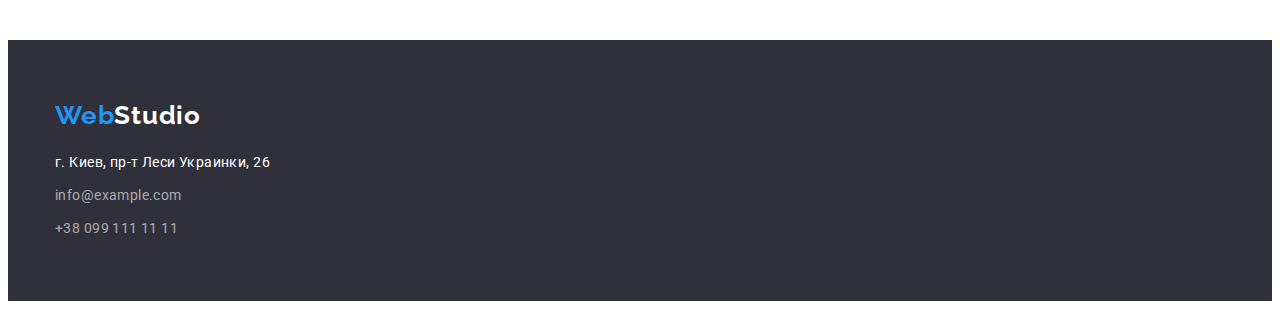
==== commit 38bcf153: "Добавлено стилі розмітки дз 3" ====
--- a/portfolio.html
+++ b/portfolio.html
@@ -21,7 +21,7 @@
     <header class="header">
         <div class="container header-container">
             <nav class="navigation">
-                <a class="link logo" lang="en" href=. /> <span class="link logo-web">Web</span>Studio</a>
+                <a class="link logo" lang="en" href=./> <span class="link logo-web">Web</span>Studio</a>
                 <ul class="list menu">
                     <li class="menu-item">
                         <a class="link menu-link" href="./index.html">Студия</a>
@@ -151,7 +151,7 @@
     <!--FOOTER-->
     <footer class="footer">
         <div class="container">
-            <a class="link logo-footer" lang="en" href=. /> <span class="link logo-footer-web">Web</span>Studio</a>
+            <a class="link logo-footer" lang="en" href=./ > <span class="link logo-footer-web">Web</span>Studio</a>
             <address class="contact-footer">
                 <ul class="list contact-footer-list">
                     <li class="contact-footer-item"><a class="address link" href="https://goo.gl/maps/kVChNp43UKmJPotz6"
@@ -164,8 +164,8 @@
                             11
                             11</a></li>
                 </ul>
+            </address>
         </div>
-        </address>
     </footer>
 </body>
 
--- a/css/styles.css
+++ b/css/styles.css
@@ -81,7 +81,7 @@
 
 .header {
     background-color: var(--secondary-color);
-    border-bottom: var(--ninth-color);
+    border-bottom: 1px solid var(--ninth-color);
 }
 .header-container {
     display: flex;
